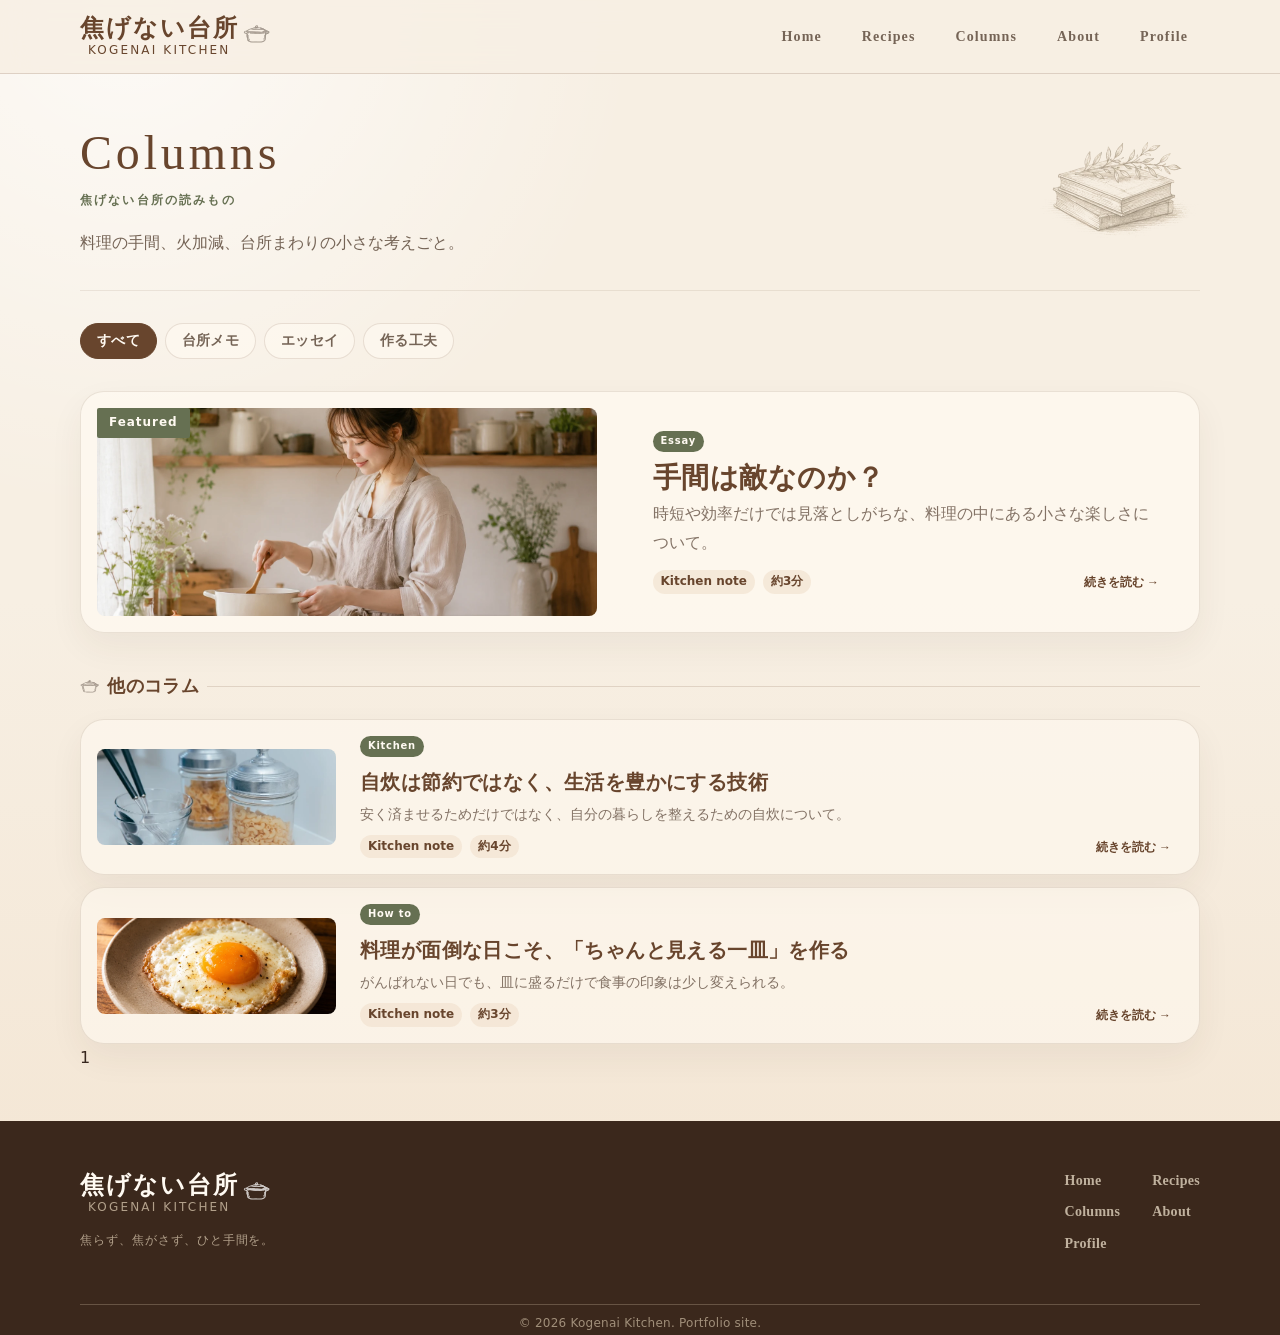
==== columns.html @ 98489bed "Refactor column pages" ====
<!DOCTYPE html>
<html lang="ja">

<head>
  <meta charset="UTF-8">
  <meta name="viewport" content="width=device-width, initial-scale=1.0">
  <title>Columns｜焦げない台所</title>
  <meta name="description" content="焦げない台所のコラム一覧ページです。料理の手間、自炊、日々のごはんについての読みものをまとめました。">

  <link rel="stylesheet" href="css/common.css">
  <link rel="stylesheet" href="css/columns.css">
</head>

<body>
  <header class="site-header">
    <div class="site-header__inner">
      <a href="index.html" class="site-logo" aria-label="焦げない台所 トップへ">
        <span class="site-logo__text">
          <span class="site-logo__main">焦げない台所</span>
          <span class="site-logo__sub">Kogenai Kitchen</span>
        </span>
        <img src="images/pot-icon.svg" alt="" class="site-logo__icon" aria-hidden="true">
      </a>

      <button class="menu-toggle" type="button" aria-label="メニューを開く" aria-expanded="false"
        aria-controls="global-nav">
        <span></span>
        <span></span>
        <span></span>
      </button>

      <nav class="site-nav" aria-label="グローバルナビゲーション">
        <ul class="global-nav" id="global-nav">
          <li>
            <a href="index.html" class="global-nav__link">Home</a>
          </li>
          <li>
            <a href="recipes.html" class="global-nav__link">Recipes</a>
          </li>
          <li>
            <a href="columns.html" class="global-nav__link">Columns</a>
          </li>
          <li>
            <a href="index.html#about" class="global-nav__link">About</a>
          </li>
          <li>
            <a href="index.html#profile" class="global-nav__link">Profile</a>
          </li>
        </ul>
      </nav>
    </div>
  </header>

  <main class="columns-page">
    <section class="columns-hero">
      <div class="columns-hero-text">
        <h1>Columns</h1>
        <p class="columns-subtitle">焦げない台所の読みもの</p>
        <p class="columns-lead">
          料理の手間、火加減、台所まわりの小さな考えごと。
        </p>
      </div>

      <div class="columns-hero-illust" aria-hidden="true">
        <img src="images/columns-list-logo.webp" alt="">
      </div>
    </section>

    <div class="column-filter" aria-label="コラムカテゴリ">
      <button type="button" class="is-active" data-filter="all">すべて</button>
      <button type="button" data-filter="kitchen">台所メモ</button>
      <button type="button" data-filter="essay">エッセイ</button>
      <button type="button" data-filter="howto">作る工夫</button>
    </div>

    <section class="column-list" aria-label="コラム一覧">
      <article class="column-card column-card-featured" data-category="essay">
        <span class="featured-label">Featured</span>
        <a href="columns/column-tema.html" class="column-card-cover" aria-label="手間は敵なのか？を読む"></a>

        <figure class="column-thumb">
          <img src="images/column-tema.webp" alt="台所道具のイメージ">
        </figure>

        <div class="column-card-body">
          <span class="column-tag">Essay</span>
          <h2>手間は敵なのか？</h2>
          <p>
            時短や効率だけでは見落としがちな、料理の中にある小さな楽しさについて。
          </p>

          <div class="column-card-footer">
            <div class="column-meta">
              <span>Kitchen note</span>
              <span>約3分</span>
            </div>
            <span class="read-more">続きを読む →</span>
          </div>
        </div>
      </article>

      <div class="column-section-title">
        <img src="images/pot-icon.svg" alt="" aria-hidden="true">
        <h2>他のコラム</h2>
      </div>

      <article class="column-card" data-category="kitchen">
        <a href="columns/column-jisui.html" class="column-card-cover"
          aria-label="自炊は節約ではなく、生活を豊かにする技術を読む"></a>

        <figure class="column-thumb">
          <img src="images/column-jisui.webp" alt="自炊のイメージ">
        </figure>

        <div class="column-card-body">
          <span class="column-tag">Kitchen</span>
          <h2>自炊は節約ではなく、生活を豊かにする技術</h2>
          <p>
            安く済ませるためだけではなく、自分の暮らしを整えるための自炊について。
          </p>

          <div class="column-card-footer">
            <div class="column-meta">
              <span>Kitchen note</span>
              <span>約4分</span>
            </div>
            <span class="read-more">続きを読む →</span>
          </div>
        </div>
      </article>

      <article class="column-card" data-category="howto">
        <a href="columns/column-mendou.html" class="column-card-cover"
          aria-label="料理が面倒な日こそ、「ちゃんと見える一皿」を作るを読む"></a>

        <figure class="column-thumb">
          <img src="images/column-mendou.webp" alt="簡単に整えた一皿のイメージ">
        </figure>

        <div class="column-card-body">
          <span class="column-tag">How to</span>
          <h2>料理が面倒な日こそ、「ちゃんと見える一皿」を作る</h2>
          <p>
            がんばれない日でも、皿に盛るだけで食事の印象は少し変えられる。
          </p>

          <div class="column-card-footer">
            <div class="column-meta">
              <span>Kitchen note</span>
              <span>約3分</span>
            </div>
            <span class="read-more">続きを読む →</span>
          </div>
        </div>
      </article>
    </section>

    <nav class="pagination" aria-label="ページ送り">
      <span class="is-current">1</span>
    </nav>
  </main>

  <footer class="site-footer">
    <div class="site-footer__inner">
      <div class="site-footer__brand">
        <a href="index.html" class="site-logo" aria-label="焦げない台所 トップへ">
          <span class="site-logo__text">
            <span class="site-logo__main">焦げない台所</span>
            <span class="site-logo__sub">Kogenai Kitchen</span>
          </span>
          <img src="images/pot-icon.svg" alt="" class="site-logo__icon" aria-hidden="true">
        </a>

        <p class="site-footer__copy">焦らず、焦がさず、ひと手間を。</p>
      </div>

      <nav class="site-footer__nav" aria-label="フッターナビゲーション">
        <a href="index.html">Home</a>
        <a href="recipes.html">Recipes</a>
        <a href="columns.html">Columns</a>
        <a href="index.html#about">About</a>
        <a href="index.html#profile">Profile</a>
      </nav>

      <small>© 2026 Kogenai Kitchen. Portfolio site.</small>
    </div>
  </footer>

  <script src="js/main.js"></script>
</body>

</html>
---- css/common.css ----
@charset "utf-8";

/* =========================
  Design Tokens
========================= */

:root {
    color-scheme: light only;

    /* Layout */
    --content-width: 1120px;
    --page-gutter: clamp(1rem, 4vw, 4rem);
    --scroll-offset: 6.5rem;

    /* Spacing */
    --space-2xs: 0.25rem;
    /* 4px */
    --space-xs: 0.5rem;
    /* 8px */
    --space-sm: 0.75rem;
    /* 12px */
    --space-md: 1rem;
    /* 16px */
    --space-lg: 1.5rem;
    /* 24px */
    --space-xl: 2rem;
    /* 32px */
    --space-2xl: 3rem;
    /* 48px */
    --space-3xl: 4rem;
    /* 64px */

    /* Typography */
    --font-serif: "Hiragino Mincho ProN", "Yu Mincho", "YuMincho", "Noto Serif JP", serif;
    --font-sans: system-ui, -apple-system, BlinkMacSystemFont, "Hiragino Sans", "Yu Gothic", "Noto Sans JP", sans-serif;

    /* Font Size */
    --text-xs: 0.75rem;
    /* 12px */
    --text-sm: 0.875rem;
    /* 14px */
    --text-base: 1rem;
    /* 16px */
    --text-lg: 1.125rem;
    /* 18px */
    --text-xl: 1.25rem;
    /* 20px */
    --text-2xl: 1.5rem;
    /* 24px */
    --text-3xl: 1.875rem;
    /* 30px */
    --text-4xl: 2.25rem;
    /* 36px */
    --text-hero: clamp(2rem, 4.5vw, 3rem);

    /* Line Height */
    --leading-tight: 1.3;
    --leading-normal: 1.7;
    --leading-relaxed: 1.8;

    /* Letter Spacing */
    --tracking-normal: 0.02em;
    --tracking-wide: 0.08em;
    --tracking-label: 0.18em;

    /* Colors */
    --bg: #f7efe3;
    --bg-deep: #f3e4d1;
    --bg-glow: rgba(255, 255, 255, 0.72);
    --paper: #fffaf2;
    --text: #38281f;
    --muted: #756456;
    --main: #8b5e3c;
    --main-dark: #68452d;
    --accent: #9b4f36;
    --olive: #667052;
    --button-bg: #b77a3f;
    --button-bg-hover: rgba(133, 82, 35, 0.96);
    --line: color-mix(in srgb, var(--main-dark) 18%, transparent);

    /* Effects */
    --shadow: 0 24px 60px rgba(75, 48, 31, 0.14);
    --radius-sm: 2px;
    --radius-md: 8px;
    --radius-lg: 24px;
    --radius-pill: 999px;
}

/* =========================
  Base
========================= */

*,
*::before,
*::after {
    box-sizing: border-box;
}

html {
    scroll-behavior: smooth;
}

body {
    margin: 0;
    padding: 0;
    background:
        radial-gradient(circle at 10% 0%, var(--bg-glow), transparent 32rem),
        linear-gradient(180deg, var(--bg) 0%, var(--bg) 45%, var(--bg-deep) 100%);
    color: var(--text);
    font-family: var(--font-sans);
    line-height: var(--leading-relaxed);
}

.home-about,
.home-recipes,
.home-profile {
    scroll-margin-top: var(--scroll-offset);
}

/* =========================
  Focus States
========================= */

.site-logo:focus-visible,
.global-nav__link:focus-visible,
.menu-toggle:focus-visible,
.site-footer__nav a:focus-visible,
.button:focus-visible {
    outline: 2px solid var(--accent);
    outline-offset: 4px;
    border-radius: var(--radius-md);
}

.menu-toggle:focus-visible {
    border-radius: var(--radius-pill);
}

/* =========================
  Reset
========================= */

h1,
h2,
h3,
h4,
p,
ul,
ol,
figure,
blockquote {
    margin: 0;
    padding: 0;
}

.site-footer__nav {
    list-style: none;
}

img {
    display: block;
    max-width: 100%;
    height: auto;
}

button,
input,
textarea {
    font-family: inherit;
}

a {
    color: inherit;
}

/* =========================
  Typography
========================= */

h1,
h2,
h3 {
    color: var(--text);
    letter-spacing: var(--tracking-normal);
}

h2 {
    font-size: var(--text-2xl);
}

h3 {
    color: var(--main-dark);
    font-family: var(--font-serif);
}

.site-logo__main,
.global-nav__link {
    letter-spacing: var(--tracking-wide);
}

.section-label,
.site-logo__sub {
    letter-spacing: var(--tracking-label);
}

.section-label {
    color: var(--olive);
    font-size: var(--text-xs);
    font-weight: 700;
    line-height: var(--leading-tight);
    letter-spacing: var(--tracking-label);
    text-transform: uppercase;
}

/* =========================
  Layout
========================= */

.container,
.site-header__inner,
.site-footer__inner,
.home-profile__inner {
    width: min(100%, calc(var(--content-width) + var(--page-gutter) * 2));
    margin-inline: auto;
    padding-inline: var(--page-gutter);
}

/* =========================
  Media
========================= */

figure img {
    width: 100%;
    height: auto;
    object-fit: cover;
}

/* =========================
  Header
========================= */

.site-header {
    position: sticky;
    top: 0;
    z-index: 100;
    background: color-mix(in srgb, var(--bg) 86%, transparent);
    border-bottom: 1px solid var(--line);
    backdrop-filter: blur(16px);
    -webkit-backdrop-filter: blur(16px);
}

.site-header__inner {
    display: flex;
    align-items: center;
    justify-content: space-between;
    padding-block: var(--space-md);
}

.site-logo {
    display: inline-flex;
    align-items: center;
    gap: var(--space-2xs);
    width: max-content;
    color: var(--main-dark);
    line-height: 1.1;
    text-decoration: none;
}

.site-logo__text {
    display: flex;
    flex-direction: column;
    align-items: center;
    gap: var(--space-2xs);
}

.site-logo__main {
    color: var(--main-dark);
    font-family: var(--font-serif);
    font-size: var(--text-2xl);
    font-weight: 600;
    line-height: 1;
}

.site-logo__sub {
    font-family: var(--font-sans);
    font-size: var(--text-xs);
    line-height: 1.1;
    text-align: center;
    text-transform: uppercase;
}

.site-logo__icon {
    width: 1.7rem;
    opacity: 0.7;
    transform: translateY(-0.15rem);
}

.site-nav {
    display: flex;
    align-items: center;
}

.global-nav {
    display: flex;
    align-items: center;
    gap: var(--space-md);
    margin: 0;
    padding: 0;
    list-style: none;
}

.global-nav__link {
    display: inline-flex;
    align-items: center;
    justify-content: center;
    padding: var(--space-2xs) var(--space-sm);
    color: var(--muted);
    font-family: var(--font-serif);
    font-size: var(--text-sm);
    font-weight: 600;
    line-height: var(--leading-tight);
    text-decoration: none;
    transition:
        background 0.2s ease,
        color 0.2s ease,
        opacity 0.2s ease;
}

.global-nav__link:hover,
.global-nav__link:active {
    color: var(--main-dark);
    opacity: 0.72;
}

/* =========================
  Hamburger Menu
========================= */

.menu-toggle {
    --menu-size: 44px;
    --menu-line-width: 18px;

    display: none;
    width: var(--menu-size);
    height: var(--menu-size);
    margin: 0;
    padding: 0;
    background: color-mix(in srgb, var(--paper) 65%, transparent);
    border: 1px solid var(--line);
    border-radius: var(--radius-pill);
    cursor: pointer;
    appearance: none;
    -webkit-appearance: none;
    -webkit-tap-highlight-color: transparent;
}

.menu-toggle span {
    display: block;
    width: var(--menu-line-width);
    height: 1px;
    margin: 5px auto;
    background: var(--main-dark);
    transition:
        transform 0.2s ease,
        opacity 0.2s ease;
    pointer-events: none;
}

.menu-toggle.is-open span:nth-child(1) {
    transform: translateY(6px) rotate(45deg);
}

.menu-toggle.is-open span:nth-child(2) {
    opacity: 0;
}

.menu-toggle.is-open span:nth-child(3) {
    transform: translateY(-6px) rotate(-45deg);
}

/* =========================
  Footer
========================= */

.site-footer {
    --footer-bg: #3b281c;
    --footer-text: var(--paper);
    --footer-muted: rgba(216, 199, 173, 0.76);
    --footer-link: rgba(230, 216, 195, 0.78);
    --footer-line: rgba(216, 199, 173, 0.28);

    padding-block-start: var(--space-2xl);
    background: var(--footer-bg);
    color: var(--footer-text);
}

.site-footer__inner {
    display: grid;
    grid-template-columns: minmax(0, 1fr) max-content;
    gap: var(--space-xl);
    align-items: start;
}

.site-footer__brand {
    display: grid;
    gap: var(--space-md);
    align-self: center;
}

.site-footer .site-logo__main {
    color: var(--footer-text);
}

.site-footer .site-logo__sub {
    color: var(--footer-muted);
}

.site-footer .site-logo__icon {
    opacity: 0.75;
    filter: brightness(0) invert(1);
}

.site-footer__copy {
    margin: 0;
    color: var(--footer-muted);
    font-family: var(--font-serif);
    font-size: var(--text-xs);
    line-height: var(--leading-relaxed);
    letter-spacing: var(--tracking-wide);
}

.site-footer__nav {
    display: grid;
    grid-template-columns: repeat(2, max-content);
    gap: var(--space-xs) var(--space-xl);
    justify-content: end;
}

.site-footer__nav a {
    color: var(--footer-link);
    font-family: var(--font-serif);
    font-size: var(--text-sm);
    font-weight: 700;
    line-height: var(--leading-normal);
    letter-spacing: var(--tracking-normal);
    text-decoration: none;
    transition: color 0.2s ease;
}

.site-footer__nav a:hover {
    color: var(--footer-text);
}

.site-footer small {
    grid-column: 1 / -1;
    margin-top: var(--space-md);
    padding-top: var(--space-xs);
    color: color-mix(in srgb, var(--footer-muted) 85%, transparent);
    border-top: 1px solid var(--footer-line);
    font-size: var(--text-xs);
    letter-spacing: var(--tracking-normal);
    text-align: center;
}

/* =========================
Recipes list page
========================= */

.recipe-card {
    position: relative;
    overflow: hidden;
    background: color-mix(in srgb, var(--paper) 72%, transparent);
    border: 1px solid color-mix(in srgb, var(--main-dark) 14%, transparent);
    border-radius: var(--radius-lg);
    box-shadow: 0 18px 42px rgba(75, 48, 31, 0.08);
    transition:
        transform 0.25s ease,
        box-shadow 0.25s ease,
        border-color 0.25s ease;
}

.recipe-card:hover {
    transform: translateY(-5px);
    border-color: rgba(104, 69, 45, 0.22);
    box-shadow: 0 24px 56px rgba(75, 48, 31, 0.13);
}

.recipe-card img {
    width: 100%;
    aspect-ratio: 4 / 3;
    object-fit: cover;
    transition: transform 0.35s ease;
}

.recipe-card:hover img {
    transform: scale(1.035);
}

.recipe-card__body {
    padding: var(--space-md) var(--space-lg) var(--space-lg);
    line-height: var(--leading-normal);
}

.recipe-card__tag {
    display: inline-flex;
    align-items: center;
    padding: var(--space-2xs) var(--space-xs);
    color: var(--paper);
    background: var(--olive);
    border-radius: var(--radius-pill);
    font-size: 0.62rem;
    font-weight: 700;
    line-height: var(--leading-tight);
    letter-spacing: var(--tracking-wide);
}

.recipe-card__tag+h3 {
    margin-top: var(--space-xs);
}

.recipe-card__body h3+p {
    margin-top: var(--space-xs);
}

.recipe-card__body p {
    color: var(--muted);
    font-size: var(--text-sm);
    line-height: var(--leading-normal);
}

.recipe-card__meta {
    display: flex;
    flex-wrap: wrap;
    gap: var(--space-sm);
    margin-top: var(--space-sm);
}

.recipe-card__meta span {
    display: inline-flex;
    align-items: center;
    padding: 0.24rem 0.58rem;
    color: var(--main-dark);
    background: var(--bg-deep);
    border-radius: var(--radius-pill);
    font-size: var(--text-xs);
    font-weight: 600;
    line-height: 1.4;
}

.recipe-card__link {
    display: block;
    color: inherit;
    text-decoration: none;
}

/* =========================
  Responsive
========================= */

@media (max-width: 780px) {
    .site-header__inner {
        padding-block: var(--space-sm);
    }

    .site-logo__text {
        gap: 0.15rem;
    }

    .site-logo__main {
        font-size: var(--text-xl);
    }

    .site-logo__sub {
        font-size: 0.68rem;
        line-height: 1.1;
    }

    .site-logo__icon {
        width: 1.6rem;
        transform: translateY(-0.1rem);
    }

    .menu-toggle {
        display: block;
    }

    .site-nav {
        position: absolute;
        top: 100%;
        right: 0;
        left: 0;
        z-index: 90;
        width: 100%;
    }

    .global-nav {
        flex-direction: column;
        align-items: stretch;
        gap: var(--space-md);
        width: 100%;
        max-height: 0;
        overflow: hidden;
        background: color-mix(in srgb, var(--paper) 98%, transparent);
        border-top: 1px solid var(--line);
        border-bottom: 1px solid var(--line);
        box-shadow: 0 18px 36px rgba(75, 48, 31, 0.08);
        opacity: 0;
        transform: translateY(-8px);
        pointer-events: none;
        transition:
            max-height 0.35s ease,
            opacity 0.25s ease,
            transform 0.25s ease,
            padding 0.25s ease;
    }

    .global-nav.is-open {
        max-height: 420px;
        padding-block: var(--space-lg);
        opacity: 1;
        transform: translateY(0);
        pointer-events: auto;
    }

    .global-nav__link {
        width: 100%;
        min-height: 44px;
        padding: var(--space-sm) var(--space-md);
        font-size: var(--text-lg);
    }

    .global-nav__link:hover,
    .global-nav__link:active {
        background: var(--bg-deep);
    }

    .site-footer {
        padding-block: var(--space-2xl) var(--space-lg);
    }

    .site-footer__inner {
        gap: var(--space-xl) var(--space-lg);
    }

    .site-footer__nav {
        grid-template-columns: 1fr;
        gap: var(--space-xs);
    }

    .site-footer small {
        margin-top: var(--space-sm);
    }

    .recipes-page .recipe-list {
        grid-template-columns: 1fr;
        gap: var(--space-md);
    }

    .recipe-card {
        border-radius: 18px;
    }

    .recipe-card__link {
        display: grid;
        grid-template-columns: 38% minmax(0, 1fr);
        align-items: stretch;
        min-height: 100%;
    }

    .recipe-card img {
        width: 100%;
        height: 100%;
        aspect-ratio: auto;
        object-fit: cover;
    }

    .recipe-card__body {
        display: flex;
        flex-direction: column;
        align-items: flex-start;
        justify-content: center;
        padding: var(--space-md);
    }

    .recipe-card__tag {
        font-size: 0.58rem;
    }

    .recipe-card__body h3 {
        font-size: var(--text-lg);
        line-height: 1.45;
    }

    .recipe-card__body p {
        font-size: var(--text-sm);
    }

    .recipe-card__meta {
        gap: var(--space-2xs);
        margin-top: var(--space-xs);
    }

    .recipe-card__meta span {
        padding: 0.18rem 0.45rem;
        font-size: 0.6rem;
    }
}
---- css/columns.css ----
@charset "utf-8";

/* =========================
  Columns list page
========================= */

.columns-page {
    width: min(100%, calc(var(--content-width) + var(--page-gutter) * 2));
    margin-inline: auto;
    padding-block: var(--space-2xl);
    padding-inline: var(--page-gutter);
}

.columns-hero {
    display: grid;
    grid-template-columns: minmax(0, 1fr) 10rem;
    gap: var(--space-xl);
    align-items: center;
    padding-bottom: var(--space-xl);
    border-bottom: 1px solid color-mix(in srgb, var(--main-dark) 10%, transparent);
}

.columns-hero-text {
    min-width: 0;
}

.columns-hero h1 {
    color: var(--main-dark);
    font-family: var(--font-serif);
    font-size: var(--text-hero);
    font-weight: 500;
    line-height: var(--leading-tight);
    letter-spacing: var(--tracking-wide);
}

.columns-subtitle {
    display: inline-block;
    margin-top: var(--space-xs);
    color: var(--olive);
    font-family: var(--font-serif);
    font-size: var(--text-xs);
    font-weight: 700;
    line-height: var(--leading-tight);
    letter-spacing: var(--tracking-label);
    text-transform: uppercase;
}

.columns-lead {
    max-width: 38rem;
    margin-top: var(--space-md);
    color: var(--muted);
    font-size: var(--text-base);
    line-height: var(--leading-relaxed);
}

.columns-hero-illust {
    justify-self: center;
}

.columns-hero-illust img {
    width: 10rem;
    opacity: 0.62;
}

/* =========================
  Filter
========================= */

.column-filter {
    display: flex;
    flex-wrap: wrap;
    gap: var(--space-xs);
    margin-top: var(--space-xl);
}

.column-filter button {
    padding: var(--space-xs) var(--space-md);
    color: var(--muted);
    background: color-mix(in srgb, var(--paper) 58%, transparent);
    border: 1px solid color-mix(in srgb, var(--main-dark) 14%, transparent);
    border-radius: var(--radius-pill);
    font-size: var(--text-sm);
    font-weight: 700;
    letter-spacing: var(--tracking-normal);
    cursor: pointer;
    appearance: none;
    transition:
        color 0.2s ease,
        background 0.2s ease,
        border-color 0.2s ease,
        transform 0.2s ease;
}

.column-filter button:hover,
.column-filter button.is-active {
    color: var(--paper);
    background: var(--main-dark);
    border-color: var(--main-dark);
}

.column-filter button:hover {
    transform: translateY(-1px);
}

/* =========================
  Column cards
========================= */

.column-list {
    display: grid;
    gap: var(--space-sm);
    margin-top: var(--space-xl);
}

.column-card {
    position: relative;
    display: grid;
    grid-template-columns: 22% minmax(0, 1fr);
    gap: var(--space-sm);
    align-items: stretch;
    padding: var(--space-md);
    background: color-mix(in srgb, var(--paper) 58%, transparent);
    border: 1px solid color-mix(in srgb, var(--main-dark) 13%, transparent);
    border-radius: var(--radius-lg);
    box-shadow: 0 14px 34px rgba(75, 48, 31, 0.06);
    transition:
        transform 0.2s ease,
        box-shadow 0.2s ease,
        border-color 0.2s ease;
}

.column-card:hover {
    transform: translateY(-3px);
    border-color: color-mix(in srgb, var(--main-dark) 20%, transparent);
    box-shadow: 0 18px 38px rgba(75, 48, 31, 0.10);
}

.column-card-cover {
    position: absolute;
    inset: 0;
    z-index: 10;
    border-radius: inherit;
    text-decoration: none;
    -webkit-tap-highlight-color: transparent;
}

.column-card-cover:focus-visible {
    outline: 3px solid color-mix(in srgb, var(--main-dark) 35%, transparent);
    outline-offset: 4px;
}

.column-thumb {
    overflow: hidden;
    display: flex;
    align-items: center;
}

.column-thumb img {
    width: 100%;
    height: 6rem;
    object-fit: cover;
    border-radius: var(--radius-md);
}

.column-card-body {
    display: flex;
    flex-direction: column;
    justify-content: center;
    min-width: 0;
    padding: 0 var(--space-sm);
}

.column-tag {
    display: inline-flex;
    align-self: flex-start;
    margin-bottom: var(--space-xs);
    padding: var(--space-2xs) var(--space-xs);
    color: var(--paper);
    background: var(--olive);
    border-radius: var(--radius-pill);
    font-size: 0.62rem;
    font-weight: 700;
    line-height: var(--leading-tight);
    letter-spacing: var(--tracking-wide);
}

.column-card h2 {
    color: var(--main-dark);
    font-family: var(--font-serif);
    font-size: var(--text-xl);
    font-weight: 700;
    line-height: var(--leading-normal);
    letter-spacing: var(--tracking-normal);
}

.column-card p {
    margin-top: var(--space-2xs);
    color: color-mix(in srgb, var(--muted) 90%, transparent);
    font-size: var(--text-sm);
    line-height: var(--leading-normal);
}

.column-card-footer {
    display: flex;
    align-items: center;
    justify-content: space-between;
    gap: var(--space-md);
    margin-top: var(--space-xs);
}

.column-meta {
    display: flex;
    flex-wrap: wrap;
    gap: var(--space-xs);
}

.column-meta span {
    display: inline-flex;
    align-items: center;
    padding: var(--space-2xs) var(--space-xs);
    color: var(--main-dark);
    background: color-mix(in srgb, var(--bg-deep) 72%, transparent);
    border-radius: var(--radius-pill);
    font-size: var(--text-xs);
    font-weight: 600;
    line-height: var(--leading-tight);
}

.read-more {
    color: var(--main-dark);
    font-family: var(--font-serif);
    font-size: var(--text-xs);
    font-weight: 700;
    line-height: 1;
    white-space: nowrap;
    transition:
        color 0.2s ease,
        transform 0.2s ease;
}

.column-card:hover .read-more {
    color: var(--accent);
    transform: translateX(3px);
}

/* =========================
  Section title
========================= */

.column-section-title {
    display: flex;
    align-items: center;
    gap: var(--space-xs);
    margin-block: var(--space-xl) var(--space-sm);
    color: var(--main-dark);
}

.column-section-title img {
    width: 1.2rem;
    opacity: 0.7;
}

.column-section-title h2 {
    color: var(--main-dark);
    font-family: var(--font-serif);
    font-size: var(--text-lg);
    font-weight: 700;
    line-height: 1;
}

.column-section-title::after {
    content: "";
    flex: 1;
    height: 1px;
    background: color-mix(in srgb, var(--main-dark) 16%, transparent);
}

/* =========================
  Featured card
========================= */

.column-card-featured {
    grid-template-columns: 46% minmax(0, 1fr);
    gap: var(--space-xl);
    align-items: center;
    padding: var(--space-md);
    background: color-mix(in srgb, var(--paper) 72%, transparent);
}

.column-card-featured .column-thumb img {
    height: 13rem;
}

.column-card-featured .column-card-body {
    padding: var(--space-2xs) var(--space-lg);
}

.column-card-featured h2 {
    font-size: clamp(var(--text-2xl), 2.2vw, var(--text-3xl));
    line-height: var(--leading-tight);
}

.column-card-featured p {
    font-size: var(--text-base);
    line-height: var(--leading-relaxed);
}

.column-card-featured .column-card-footer {
    margin-top: var(--space-sm);
}

.featured-label {
    position: absolute;
    top: var(--space-md);
    left: var(--space-md);
    z-index: 12;
    display: inline-flex;
    align-items: center;
    padding: var(--space-2xs) var(--space-sm);
    color: var(--paper);
    background: var(--olive);
    border-radius: var(--radius-sm);
    font-size: var(--text-xs);
    font-weight: 700;
    letter-spacing: var(--tracking-wide);
}

@media (max-width: 780px) {
    .columns-page {
        padding-block: var(--space-xl) var(--space-2xl);
    }

    .columns-hero {
        gap: var(--space-md);
    }

    .columns-lead {
        font-size: var(--text-sm);
    }

    .columns-hero-illust {
        justify-self: end;
        margin-top: calc(var(--space-lg) * -1);
    }

    .columns-hero-illust img {
        opacity: 0.7;
    }

    .column-filter {
        margin-bottom: var(--space-lg);
    }

    .column-filter button {
        padding: var(--space-2xs) var(--space-sm);
    }

    .column-card {
        grid-template-columns: 34% minmax(0, 1fr);
        align-items: center;
        border-radius: 18px;
    }

    .column-thumb img {
        height: 6.8rem;
    }

    .column-card-body {
        padding: 0;
    }

    .column-card h2 {
        font-size: var(--text-lg);
        line-height: 1.45;
    }

    .column-card p {
        display: none;
    }

    .column-card-featured {
        grid-template-columns: 1fr;
        gap: var(--space-sm);
    }

    .column-card-featured .column-thumb img {
        height: auto;
        aspect-ratio: 16 / 9;
    }

    .column-card-featured .column-card-body {
        padding: var(--space-2xs);
    }

    .column-card-featured p {
        display: block;
    }
}
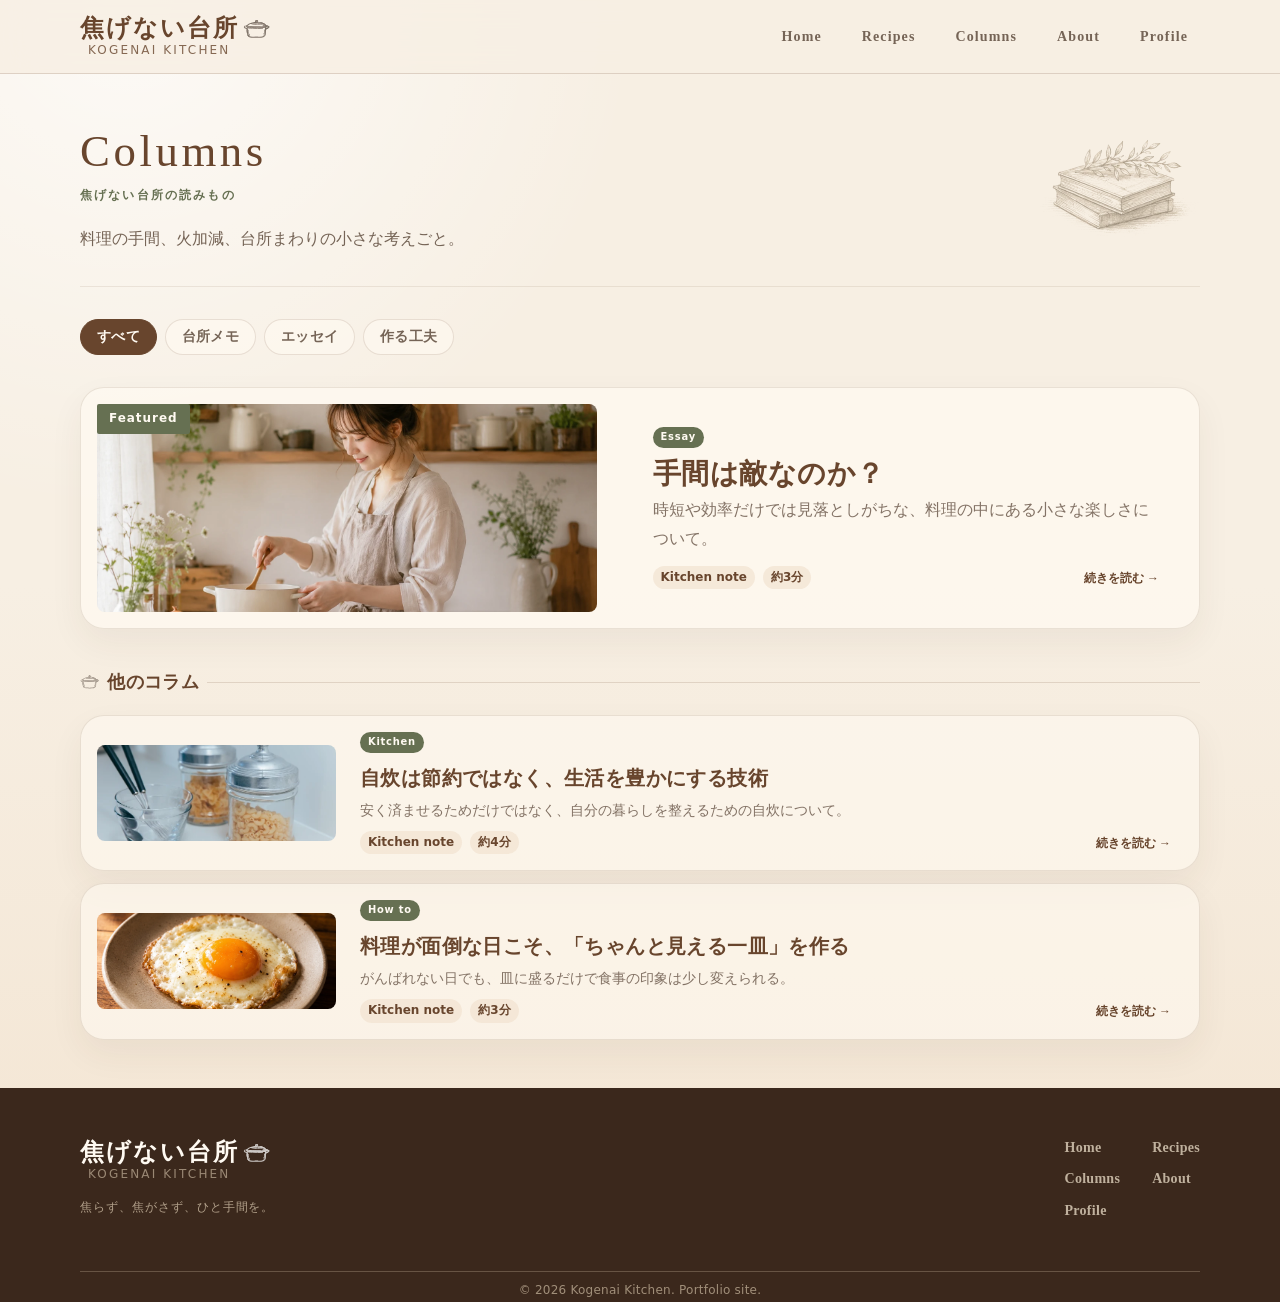
==== commit 41511b7a: "Polish Kogenai Kitchen pages" ====
--- a/columns.html
+++ b/columns.html
@@ -16,14 +16,15 @@
     <div class="site-header__inner">
       <a href="index.html" class="site-logo" aria-label="焦げない台所 トップへ">
         <span class="site-logo__text">
-          <span class="site-logo__main">焦げない台所</span>
+          <span class="site-logo__main">
+            焦げない台所
+            <img src="images/pot-icon.svg" alt="" class="site-logo__icon" aria-hidden="true">
+          </span>
           <span class="site-logo__sub">Kogenai Kitchen</span>
         </span>
-        <img src="images/pot-icon.svg" alt="" class="site-logo__icon" aria-hidden="true">
       </a>
 
-      <button class="menu-toggle" type="button" aria-label="メニューを開く" aria-expanded="false"
-        aria-controls="global-nav">
+      <button class="menu-toggle" type="button" aria-label="メニューを開く" aria-expanded="false" aria-controls="global-nav">
         <span></span>
         <span></span>
         <span></span>
@@ -105,8 +106,7 @@
       </div>
 
       <article class="column-card" data-category="kitchen">
-        <a href="columns/column-jisui.html" class="column-card-cover"
-          aria-label="自炊は節約ではなく、生活を豊かにする技術を読む"></a>
+        <a href="columns/column-jisui.html" class="column-card-cover" aria-label="自炊は節約ではなく、生活を豊かにする技術を読む"></a>
 
         <figure class="column-thumb">
           <img src="images/column-jisui.webp" alt="自炊のイメージ">
@@ -130,8 +130,7 @@
       </article>
 
       <article class="column-card" data-category="howto">
-        <a href="columns/column-mendou.html" class="column-card-cover"
-          aria-label="料理が面倒な日こそ、「ちゃんと見える一皿」を作るを読む"></a>
+        <a href="columns/column-mendou.html" class="column-card-cover" aria-label="料理が面倒な日こそ、「ちゃんと見える一皿」を作るを読む"></a>
 
         <figure class="column-thumb">
           <img src="images/column-mendou.webp" alt="簡単に整えた一皿のイメージ">
@@ -154,21 +153,19 @@
         </div>
       </article>
     </section>
-
-    <nav class="pagination" aria-label="ページ送り">
-      <span class="is-current">1</span>
-    </nav>
   </main>
 
   <footer class="site-footer">
     <div class="site-footer__inner">
       <div class="site-footer__brand">
-        <a href="index.html" class="site-logo" aria-label="焦げない台所 トップへ">
+        <a href="index.html" class="site-logo">
           <span class="site-logo__text">
-            <span class="site-logo__main">焦げない台所</span>
+            <span class="site-logo__main">
+              焦げない台所
+              <img src="images/pot-icon.svg" alt="" class="site-logo__icon" aria-hidden="true">
+            </span>
             <span class="site-logo__sub">Kogenai Kitchen</span>
           </span>
-          <img src="images/pot-icon.svg" alt="" class="site-logo__icon" aria-hidden="true">
         </a>
 
         <p class="site-footer__copy">焦らず、焦がさず、ひと手間を。</p>
--- a/css/common.css
+++ b/css/common.css
@@ -51,7 +51,7 @@
     /* 30px */
     --text-4xl: 2.25rem;
     /* 36px */
-    --text-hero: clamp(2rem, 4.5vw, 3rem);
+    --text-hero: clamp(2rem, 4.5vw, 2.8rem);
 
     /* Line Height */
     --leading-tight: 1.3;
@@ -250,7 +250,6 @@
 
 .site-header__inner {
     display: flex;
-    align-items: center;
     justify-content: space-between;
     padding-block: var(--space-md);
 }
@@ -262,17 +261,20 @@
     width: max-content;
     color: var(--main-dark);
     line-height: 1.1;
-    text-decoration: none;
+    text-decoration: none; 
 }
 
 .site-logo__text {
     display: flex;
     flex-direction: column;
-    align-items: center;
+    align-items: flex-start;
     gap: var(--space-2xs);
 }
 
 .site-logo__main {
+    display: flex;
+    align-items: flex-end;
+    gap: var(--space-2xs);
     color: var(--main-dark);
     font-family: var(--font-serif);
     font-size: var(--text-2xl);
@@ -283,15 +285,16 @@
 .site-logo__sub {
     font-family: var(--font-sans);
     font-size: var(--text-xs);
+    padding: 0 0 0 var(--space-xs);
     line-height: 1.1;
-    text-align: center;
+    opacity: .8;
     text-transform: uppercase;
 }
 
 .site-logo__icon {
     width: 1.7rem;
-    opacity: 0.7;
-    transform: translateY(-0.15rem);
+    height: auto;
+    flex-shrink: 0;
 }
 
 .site-nav {
@@ -565,18 +568,9 @@
         gap: 0.15rem;
     }
 
-    .site-logo__main {
-        font-size: var(--text-xl);
-    }
-
-    .site-logo__sub {
-        font-size: 0.68rem;
-        line-height: 1.1;
-    }
-
     .site-logo__icon {
         width: 1.6rem;
-        transform: translateY(-0.1rem);
+        /* transform: translateY(-0.1rem); */
     }
 
     .menu-toggle {
@@ -659,9 +653,9 @@
         border-radius: 18px;
     }
 
-    .recipe-card__link {
+    .home-recipes .recipe-card__link {
         display: grid;
-        grid-template-columns: 38% minmax(0, 1fr);
+        grid-template-columns: 30% minmax(0, 1fr);
         align-items: stretch;
         min-height: 100%;
     }
--- a/css/columns.css
+++ b/css/columns.css
@@ -110,6 +110,10 @@
     display: grid;
     gap: var(--space-sm);
     margin-top: var(--space-xl);
+}
+
+.column-list .column-card[hidden] {
+    display: none;
 }
 
 .column-card {
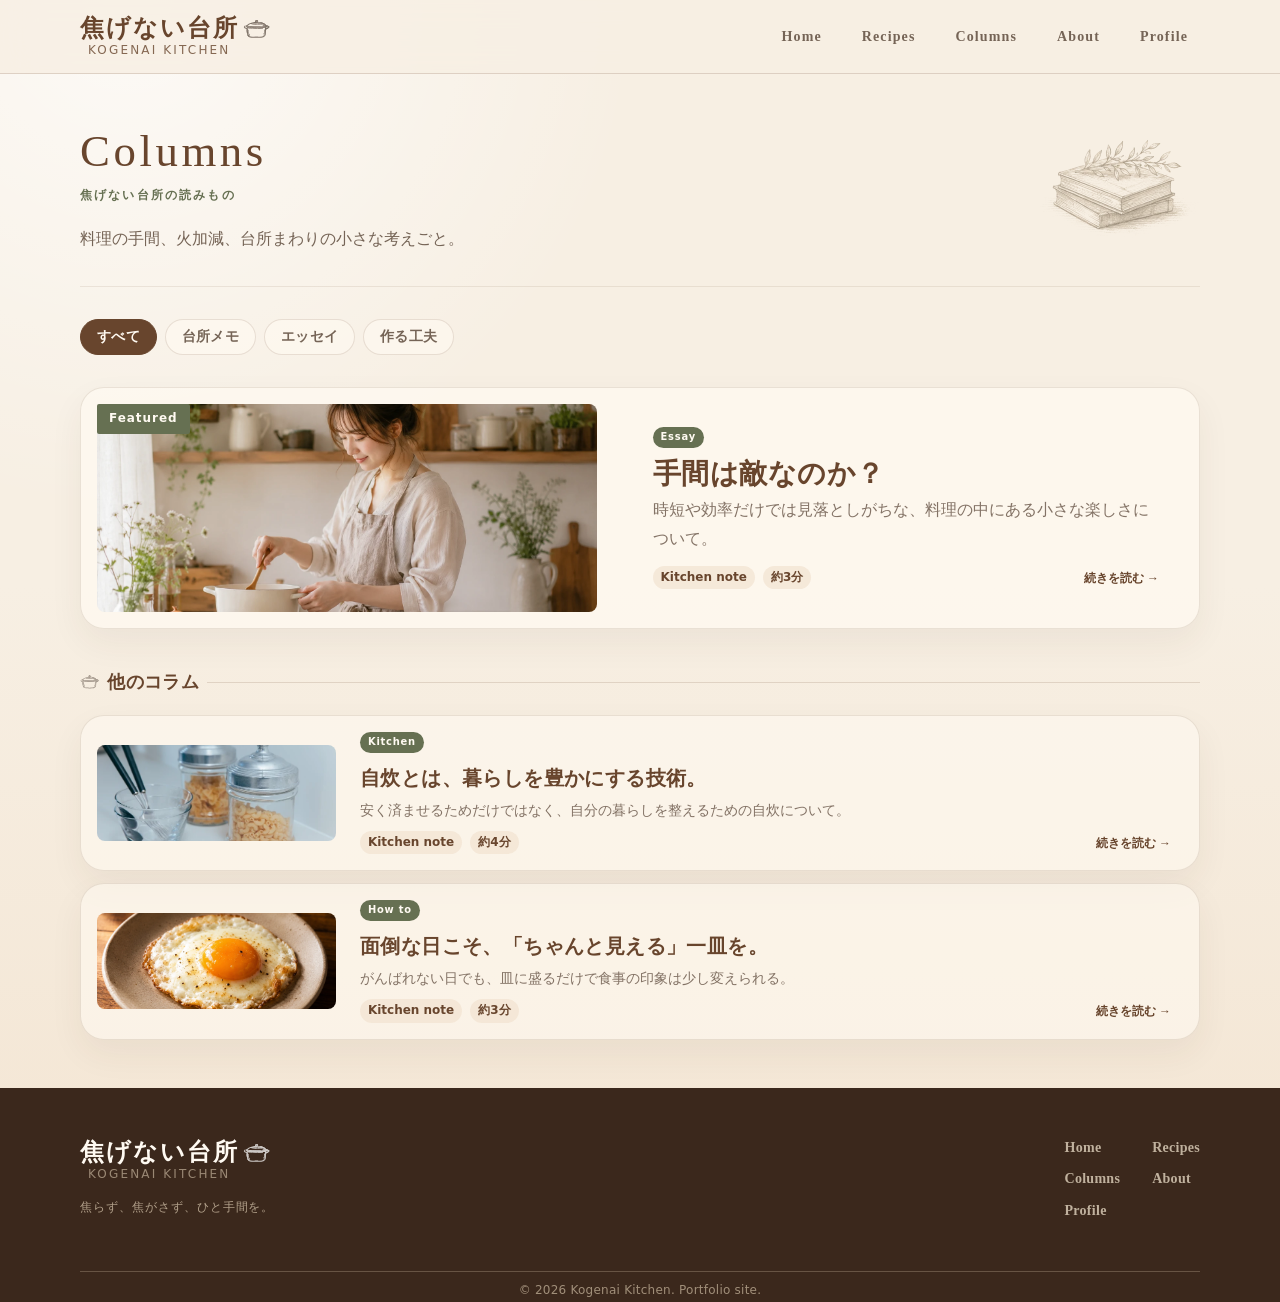
==== commit 4ef78cc7: "Fix responsive layout and remove mobile hero wave" ====
--- a/columns.html
+++ b/columns.html
@@ -114,7 +114,7 @@
 
         <div class="column-card-body">
           <span class="column-tag">Kitchen</span>
-          <h2>自炊は節約ではなく、生活を豊かにする技術</h2>
+          <h2>自炊とは、暮らしを豊かにする技術。</h2>
           <p>
             安く済ませるためだけではなく、自分の暮らしを整えるための自炊について。
           </p>
@@ -130,7 +130,7 @@
       </article>
 
       <article class="column-card" data-category="howto">
-        <a href="columns/column-mendou.html" class="column-card-cover" aria-label="料理が面倒な日こそ、「ちゃんと見える一皿」を作るを読む"></a>
+        <a href="columns/column-mendou.html" class="column-card-cover" aria-label="面倒な日こそ、「ちゃんと見える」一皿を。を作るを読む"></a>
 
         <figure class="column-thumb">
           <img src="images/column-mendou.webp" alt="簡単に整えた一皿のイメージ">
@@ -138,7 +138,7 @@
 
         <div class="column-card-body">
           <span class="column-tag">How to</span>
-          <h2>料理が面倒な日こそ、「ちゃんと見える一皿」を作る</h2>
+          <h2>面倒な日こそ、「ちゃんと見える」一皿を。</h2>
           <p>
             がんばれない日でも、皿に盛るだけで食事の印象は少し変えられる。
           </p>
--- a/css/common.css
+++ b/css/common.css
@@ -655,7 +655,7 @@
 
     .home-recipes .recipe-card__link {
         display: grid;
-        grid-template-columns: 30% minmax(0, 1fr);
+        grid-template-columns: 42% minmax(0, 1fr);
         align-items: stretch;
         min-height: 100%;
     }
@@ -681,11 +681,11 @@
 
     .recipe-card__body h3 {
         font-size: var(--text-lg);
-        line-height: 1.45;
     }
 
     .recipe-card__body p {
-        font-size: var(--text-sm);
+        font-size: var(--text-xs);
+        line-height: var(--leading-tight);
     }
 
     .recipe-card__meta {
--- a/css/columns.css
+++ b/css/columns.css
@@ -389,7 +389,7 @@
 
     .column-card-featured .column-thumb img {
         height: auto;
-        aspect-ratio: 16 / 9;
+        aspect-ratio: 2 / 1;
     }
 
     .column-card-featured .column-card-body {
@@ -399,4 +399,9 @@
     .column-card-featured p {
         display: block;
     }
+
+    .read-more {
+        display: none;
+    }
+     
 }
